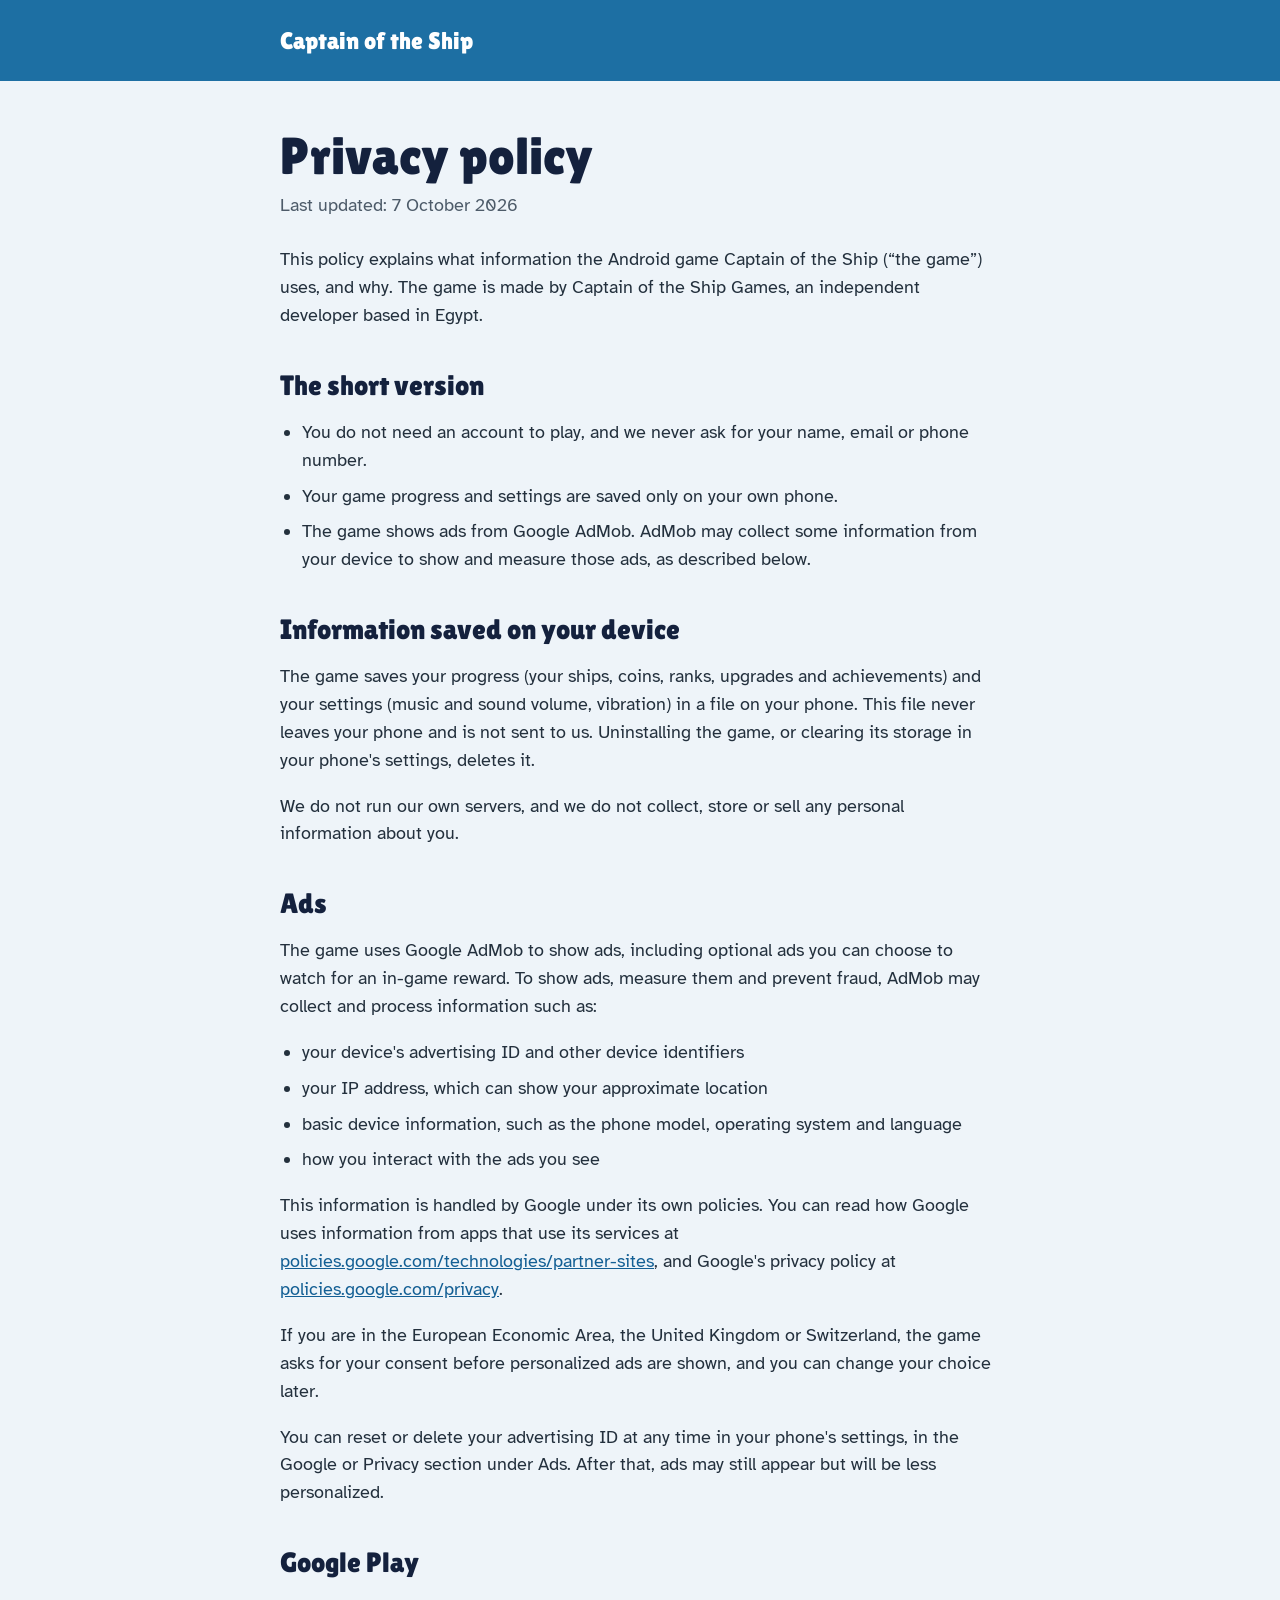
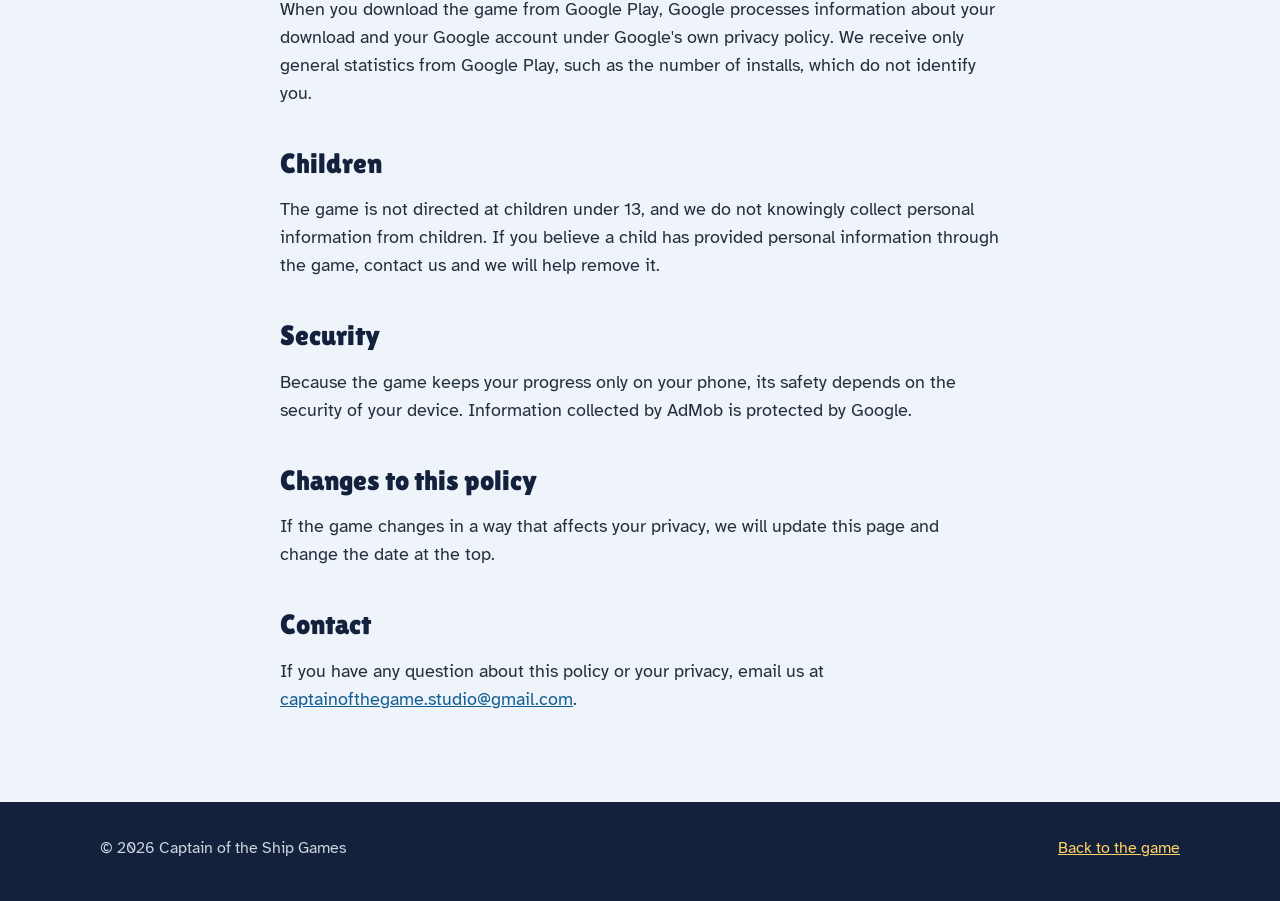
==== privacy.html @ 7cb575e6 "Add files via upload" ====
<!doctype html>
<html lang="en">
<head>
  <meta charset="utf-8">
  <meta name="viewport" content="width=device-width, initial-scale=1">
  <title>Privacy Policy – Captain of the Ship</title>
  <meta name="description" content="Privacy policy for the Android game Captain of the Ship.">
  <meta name="theme-color" content="#1d6fa3">
  <link rel="icon" href="icon.png">
  <link rel="preconnect" href="https://fonts.googleapis.com">
  <link rel="preconnect" href="https://fonts.gstatic.com" crossorigin>
  <link href="https://fonts.googleapis.com/css2?family=Atkinson+Hyperlegible:wght@400;700&family=Lilita+One&display=swap" rel="stylesheet">
  <link rel="stylesheet" href="style.css">
</head>
<body class="doc-page">
  <header class="doc-head">
    <div class="wrap"><a href="index.html">Captain of the Ship</a></div>
  </header>

  <main class="doc">
    <div class="wrap">
      <h1>Privacy policy</h1>
      <p class="updated">Last updated: 7 October 2026</p>

      <p>This policy explains what information the Android game Captain of the Ship (“the game”) uses, and why. The game is made by Captain of the Ship Games, an independent developer based in Egypt.</p>

      <h2>The short version</h2>
      <ul>
        <li>You do not need an account to play, and we never ask for your name, email or phone number.</li>
        <li>Your game progress and settings are saved only on your own phone.</li>
        <li>The game shows ads from Google AdMob. AdMob may collect some information from your device to show and measure those ads, as described below.</li>
      </ul>

      <h2>Information saved on your device</h2>
      <p>The game saves your progress (your ships, coins, ranks, upgrades and achievements) and your settings (music and sound volume, vibration) in a file on your phone. This file never leaves your phone and is not sent to us. Uninstalling the game, or clearing its storage in your phone's settings, deletes it.</p>
      <p>We do not run our own servers, and we do not collect, store or sell any personal information about you.</p>

      <h2>Ads</h2>
      <p>The game uses Google AdMob to show ads, including optional ads you can choose to watch for an in-game reward. To show ads, measure them and prevent fraud, AdMob may collect and process information such as:</p>
      <ul>
        <li>your device's advertising ID and other device identifiers</li>
        <li>your IP address, which can show your approximate location</li>
        <li>basic device information, such as the phone model, operating system and language</li>
        <li>how you interact with the ads you see</li>
      </ul>
      <p>This information is handled by Google under its own policies. You can read how Google uses information from apps that use its services at <a href="https://policies.google.com/technologies/partner-sites">policies.google.com/technologies/partner-sites</a>, and Google's privacy policy at <a href="https://policies.google.com/privacy">policies.google.com/privacy</a>.</p>
      <p>If you are in the European Economic Area, the United Kingdom or Switzerland, the game asks for your consent before personalized ads are shown, and you can change your choice later.</p>
      <p>You can reset or delete your advertising ID at any time in your phone's settings, in the Google or Privacy section under Ads. After that, ads may still appear but will be less personalized.</p>

      <h2>Google Play</h2>
      <p>When you download the game from Google Play, Google processes information about your download and your Google account under Google's own privacy policy. We receive only general statistics from Google Play, such as the number of installs, which do not identify you.</p>

      <h2>Children</h2>
      <p>The game is not directed at children under 13, and we do not knowingly collect personal information from children. If you believe a child has provided personal information through the game, contact us and we will help remove it.</p>

      <h2>Security</h2>
      <p>Because the game keeps your progress only on your phone, its safety depends on the security of your device. Information collected by AdMob is protected by Google.</p>

      <h2>Changes to this policy</h2>
      <p>If the game changes in a way that affects your privacy, we will update this page and change the date at the top.</p>

      <h2>Contact</h2>
      <p>If you have any question about this policy or your privacy, email us at <a href="mailto:captainofthegame.studio@gmail.com">captainofthegame.studio@gmail.com</a>.</p>
    </div>
  </main>

  <footer>
    <div class="wrap">
      <p>&copy; 2026 Captain of the Ship Games</p>
      <p><a href="index.html">Back to the game</a></p>
    </div>
  </footer>
</body>
</html>
---- style.css ----
/* Captain of the Ship: game website. Colors match the game. */
:root {
  --sea-top: #1d6fa3;
  --sea-deep: #0c3b5e;
  --navy: #14213d;
  --gold: #f6b33d;
  --gold-edge: #c27712;
  --gold-light: #ffd166;
  --foam: #eef4f9;
  --ink: #23303d;
  --ink-soft: #4d5b69;
  --badge: #1b5689;
  --display: "Lilita One", "Arial Rounded MT Bold", system-ui, sans-serif;
  --body: "Atkinson Hyperlegible", system-ui, -apple-system, "Segoe UI", sans-serif;
}

* { box-sizing: border-box; }

html { -webkit-text-size-adjust: 100%; }

body {
  margin: 0;
  font-family: var(--body);
  font-size: 18px;
  line-height: 1.55;
  color: var(--foam);
  background: var(--sea-deep);
}

img { display: block; max-width: 100%; }

a { color: var(--gold-light); }
a:focus-visible, .button:focus-visible, .fleet:focus-visible {
  outline: 3px solid var(--gold-light);
  outline-offset: 3px;
  border-radius: 6px;
}

.wrap { width: min(1080px, 100% - 32px); margin-inline: auto; }

/* Hero: the harbor ------------------------------------------------------- */

.hero {
  background: linear-gradient(180deg, var(--sea-top) 0%, #155b88 55%, var(--sea-deep) 100%);
  padding: 56px 0 0;
  text-align: center;
  overflow: hidden;
}

.hero h1 {
  font-family: var(--display);
  font-weight: 400;
  font-size: clamp(46px, 10vw, 104px);
  line-height: 0.95;
  letter-spacing: 0.01em;
  margin: 0;
  color: #fff;
  text-shadow: 0 5px 0 var(--gold-edge), 0 10px 26px rgba(0, 0, 0, 0.35);
}

.hero .pitch {
  font-size: clamp(19px, 2.4vw, 23px);
  max-width: 34ch;
  margin: 26px auto 30px;
}

.button {
  display: inline-block;
  font-family: var(--display);
  font-size: 24px;
  color: #3b2304;
  background: var(--gold);
  border-bottom: 6px solid var(--gold-edge);
  border-radius: 22px;
  padding: 14px 32px 10px;
  text-decoration: none;
}
.button[aria-disabled="true"] { cursor: default; }

/* The fleet line: every ship in the game, smallest to biggest, on the water. */
.fleet {
  margin-top: 46px;
  display: flex;
  align-items: flex-end;
  gap: 26px;
  overflow-x: auto;
  scroll-snap-type: x proximity;
  padding: 0 max(16px, calc((100vw - 1080px) / 2)) 0;
  scrollbar-width: none;
}
.fleet::-webkit-scrollbar { display: none; }

.ship {
  flex: none;
  scroll-snap-align: center;
  margin: 0;
  position: relative;
  padding-bottom: 64px;
}
.ship img {
  height: var(--h);
  width: auto;
  animation: bob 4.2s ease-in-out infinite;
  animation-delay: calc(var(--n) * -0.35s);
}
.ship figcaption {
  position: absolute;
  left: 0; right: 0; bottom: 14px;
  font-size: 14px;
  white-space: nowrap;
  color: rgba(238, 244, 249, 0.8);
}
.ship .level {
  position: absolute;
  right: -6px;
  bottom: 50px;
  width: 30px; height: 30px;
  border-radius: 50%;
  background: var(--badge);
  color: #fff;
  font: 16px/30px var(--display);
}

.waterline {
  height: 4px;
  margin-top: -54px;
  background: repeating-linear-gradient(90deg, rgba(255, 255, 255, 0.35) 0 22px, transparent 22px 34px);
}
.fleet-hint {
  font-size: 15px;
  color: rgba(238, 244, 249, 0.7);
  margin: 58px 0 0;
  padding-bottom: 40px;
}

@keyframes bob {
  0%, 100% { transform: translateY(0) rotate(-0.6deg); }
  50% { transform: translateY(-6px) rotate(0.6deg); }
}
@media (prefers-reduced-motion: reduce) {
  .ship img { animation: none; }
}

/* How it plays ------------------------------------------------------------ */

.play { padding: 72px 0 40px; }

h2 {
  font-family: var(--display);
  font-weight: 400;
  font-size: clamp(32px, 5vw, 46px);
  line-height: 1.1;
  margin: 0 0 30px;
  color: #fff;
}

.log { list-style: none; margin: 0; padding: 0; display: grid; gap: 34px; }
.log li { display: grid; grid-template-columns: 190px 1fr; gap: 26px; align-items: center; }
.log .art { display: flex; align-items: flex-end; justify-content: center; gap: 6px; min-height: 90px; }
.log .art img { width: auto; height: auto; max-height: 80px; max-width: 100%; min-width: 0; }
.log .art img.small { flex: 0 1 28%; }
.log .art img.big { flex: 0 1 38%; }
.log h3 { font-family: var(--display); font-weight: 400; font-size: 26px; line-height: 1.15; margin: 0 0 6px; color: var(--gold-light); }
.log p { margin: 0; max-width: 60ch; }

/* Made by a captain ------------------------------------------------------- */

.captain { padding: 40px 0 80px; }
.captain .wrap {
  display: grid;
  grid-template-columns: 120px 1fr;
  gap: 40px;
  align-items: center;
  border-top: 2px solid rgba(255, 255, 255, 0.14);
  padding-top: 60px;
}
.captain svg { width: 100%; height: auto; }
.captain p { margin: 0 0 14px; max-width: 60ch; }

/* Footer ------------------------------------------------------------------- */

footer {
  background: var(--navy);
  color: rgba(238, 244, 249, 0.85);
  font-size: 16px;
  padding: 34px 0 40px;
}
footer .wrap { display: flex; flex-wrap: wrap; gap: 14px 34px; justify-content: space-between; }
footer p { margin: 0; }

/* Privacy policy page ------------------------------------------------------- */

.doc-page { background: var(--foam); color: var(--ink); }
.doc-head { background: var(--sea-top); color: #fff; padding: 22px 0; }
.doc-head .wrap { max-width: 720px; }
.doc-head a { color: #fff; font-family: var(--display); font-size: 24px; text-decoration: none; }
.doc { padding: 46px 0 70px; }
.doc .wrap { max-width: 720px; }
.doc h1 { font-family: var(--display); font-weight: 400; font-size: clamp(36px, 6vw, 52px); line-height: 1.1; margin: 0 0 8px; color: var(--navy); }
.doc h2 { font-size: 28px; color: var(--navy); margin: 40px 0 10px; }
.doc p, .doc li { color: var(--ink); }
.doc .updated { color: var(--ink-soft); margin: 0 0 26px; }
.doc a { color: #135f94; }
.doc ul { padding-left: 22px; }
.doc li { margin-bottom: 8px; }

/* Small screens ------------------------------------------------------------ */

@media (max-width: 640px) {
  body { font-size: 17px; }
  .hero { padding-top: 40px; }
  .log li { grid-template-columns: 110px 1fr; gap: 16px; }
  .log .art img { max-height: 56px; }
  .captain .wrap { grid-template-columns: 1fr; gap: 24px; }
  .captain svg { width: 84px; }
}
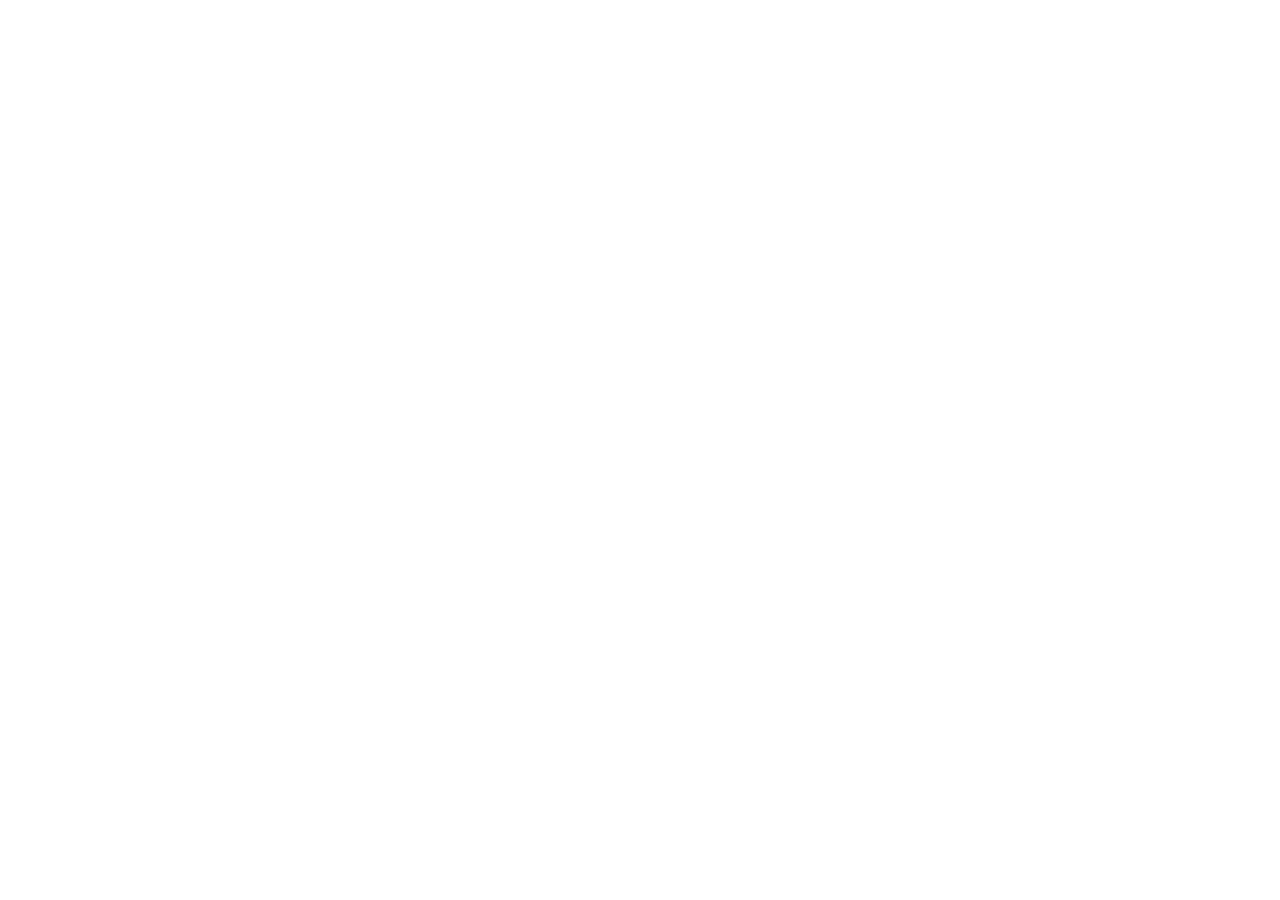
==== commit b7b3850d: "25 years line; privacy.html now redirects to bluewakelabs.com policy index.html: "Made by a real cap" ====
--- a/privacy.html
+++ b/privacy.html
@@ -4,71 +4,20 @@
   <meta charset="utf-8">
   <meta name="viewport" content="width=device-width, initial-scale=1">
   <title>Privacy Policy – Captain of the Ship</title>
-  <meta name="description" content="Privacy policy for the Android game Captain of the Ship.">
-  <meta name="theme-color" content="#1d6fa3">
+  <meta name="robots" content="noindex">
+  <link rel="canonical" href="https://bluewakelabs.com/captain-of-the-ship/privacy/">
+  <meta http-equiv="refresh" content="0; url=https://bluewakelabs.com/captain-of-the-ship/privacy/">
   <link rel="icon" href="icon.png">
-  <link rel="preconnect" href="https://fonts.googleapis.com">
-  <link rel="preconnect" href="https://fonts.gstatic.com" crossorigin>
-  <link href="https://fonts.googleapis.com/css2?family=Atkinson+Hyperlegible:wght@400;700&family=Lilita+One&display=swap" rel="stylesheet">
   <link rel="stylesheet" href="style.css">
 </head>
 <body class="doc-page">
-  <header class="doc-head">
-    <div class="wrap"><a href="index.html">Captain of the Ship</a></div>
-  </header>
-
   <main class="doc">
     <div class="wrap">
       <h1>Privacy policy</h1>
-      <p class="updated">Last updated: 7 October 2026</p>
-
-      <p>This policy explains what information the Android game Captain of the Ship (“the game”) uses, and why. The game is made by Captain of the Ship Games, an independent developer based in Egypt.</p>
-
-      <h2>The short version</h2>
-      <ul>
-        <li>You do not need an account to play, and we never ask for your name, email or phone number.</li>
-        <li>Your game progress and settings are saved only on your own phone.</li>
-        <li>The game shows ads from Google AdMob. AdMob may collect some information from your device to show and measure those ads, as described below.</li>
-      </ul>
-
-      <h2>Information saved on your device</h2>
-      <p>The game saves your progress (your ships, coins, ranks, upgrades and achievements) and your settings (music and sound volume, vibration) in a file on your phone. This file never leaves your phone and is not sent to us. Uninstalling the game, or clearing its storage in your phone's settings, deletes it.</p>
-      <p>We do not run our own servers, and we do not collect, store or sell any personal information about you.</p>
-
-      <h2>Ads</h2>
-      <p>The game uses Google AdMob to show ads, including optional ads you can choose to watch for an in-game reward. To show ads, measure them and prevent fraud, AdMob may collect and process information such as:</p>
-      <ul>
-        <li>your device's advertising ID and other device identifiers</li>
-        <li>your IP address, which can show your approximate location</li>
-        <li>basic device information, such as the phone model, operating system and language</li>
-        <li>how you interact with the ads you see</li>
-      </ul>
-      <p>This information is handled by Google under its own policies. You can read how Google uses information from apps that use its services at <a href="https://policies.google.com/technologies/partner-sites">policies.google.com/technologies/partner-sites</a>, and Google's privacy policy at <a href="https://policies.google.com/privacy">policies.google.com/privacy</a>.</p>
-      <p>If you are in the European Economic Area, the United Kingdom or Switzerland, the game asks for your consent before personalized ads are shown, and you can change your choice later.</p>
-      <p>You can reset or delete your advertising ID at any time in your phone's settings, in the Google or Privacy section under Ads. After that, ads may still appear but will be less personalized.</p>
-
-      <h2>Google Play</h2>
-      <p>When you download the game from Google Play, Google processes information about your download and your Google account under Google's own privacy policy. We receive only general statistics from Google Play, such as the number of installs, which do not identify you.</p>
-
-      <h2>Children</h2>
-      <p>The game is not directed at children under 13, and we do not knowingly collect personal information from children. If you believe a child has provided personal information through the game, contact us and we will help remove it.</p>
-
-      <h2>Security</h2>
-      <p>Because the game keeps your progress only on your phone, its safety depends on the security of your device. Information collected by AdMob is protected by Google.</p>
-
-      <h2>Changes to this policy</h2>
-      <p>If the game changes in a way that affects your privacy, we will update this page and change the date at the top.</p>
-
-      <h2>Contact</h2>
-      <p>If you have any question about this policy or your privacy, email us at <a href="mailto:captainofthegame.studio@gmail.com">captainofthegame.studio@gmail.com</a>.</p>
+      <p>The privacy policy of Captain of the Ship has moved to:</p>
+      <p><a href="https://bluewakelabs.com/captain-of-the-ship/privacy/">bluewakelabs.com/captain-of-the-ship/privacy</a></p>
     </div>
   </main>
-
-  <footer>
-    <div class="wrap">
-      <p>&copy; 2026 Captain of the Ship Games</p>
-      <p><a href="index.html">Back to the game</a></p>
-    </div>
-  </footer>
+  <script>location.replace("https://bluewakelabs.com/captain-of-the-ship/privacy/");</script>
 </body>
 </html>
--- a/style.css
+++ b/style.css
@@ -77,9 +77,11 @@
 }
 .button[aria-disabled="true"] { cursor: default; }
 
-/* The fleet line: every ship in the game, smallest to biggest, on the water. */
+/* The fleet line: every ship in the game, smallest to biggest, on the water.
+   Each ship is a button that shows its facts in the card under the fleet. */
+.fleet-wrap { position: relative; margin-top: 46px; }
+
 .fleet {
-  margin-top: 46px;
   display: flex;
   align-items: flex-end;
   gap: 26px;
@@ -93,9 +95,14 @@
 .ship {
   flex: none;
   scroll-snap-align: center;
+  position: relative;
   margin: 0;
-  position: relative;
-  padding-bottom: 64px;
+  padding: 0 0 64px;
+  border: 0;
+  background: none;
+  font: inherit;
+  color: inherit;
+  cursor: pointer;
 }
 .ship img {
   height: var(--h);
@@ -103,9 +110,9 @@
   animation: bob 4.2s ease-in-out infinite;
   animation-delay: calc(var(--n) * -0.35s);
 }
-.ship figcaption {
-  position: absolute;
-  left: 0; right: 0; bottom: 14px;
+.ship .name {
+  position: absolute;
+  left: -10px; right: -10px; bottom: 18px;
   font-size: 14px;
   white-space: nowrap;
   color: rgba(238, 244, 249, 0.8);
@@ -120,6 +127,41 @@
   color: #fff;
   font: 16px/30px var(--display);
 }
+.ship:hover .name { color: #fff; }
+.ship[aria-pressed="true"] .name { color: var(--gold-light); font-weight: 700; }
+.ship[aria-pressed="true"]::after {
+  content: "";
+  position: absolute;
+  left: 22%; right: 22%; bottom: 6px;
+  height: 4px;
+  border-radius: 2px;
+  background: var(--gold);
+}
+.ship:focus-visible { outline: 3px solid var(--gold-light); outline-offset: 4px; border-radius: 12px; }
+
+/* Arrows only where there is a mouse; phones swipe the fleet. */
+.fleet-arrow {
+  display: none;
+  position: absolute;
+  top: calc(50% - 60px);
+  z-index: 1;
+  width: 56px; height: 56px;
+  place-items: center;
+  border: 0;
+  border-bottom: 5px solid var(--gold-edge);
+  border-radius: 50%;
+  background: var(--gold);
+  color: #3b2304;
+  font: 40px/1 var(--display);
+  cursor: pointer;
+}
+.fleet-arrow.prev { left: 14px; }
+.fleet-arrow.next { right: 14px; }
+.fleet-arrow:disabled { opacity: 0; pointer-events: none; }
+.fleet-arrow:focus-visible { outline: 3px solid #fff; outline-offset: 3px; }
+@media (hover: hover) and (pointer: fine) {
+  .fleet-arrow { display: grid; }
+}
 
 .waterline {
   height: 4px;
@@ -129,9 +171,27 @@
 .fleet-hint {
   font-size: 15px;
   color: rgba(238, 244, 249, 0.7);
-  margin: 58px 0 0;
-  padding-bottom: 40px;
-}
+  margin: 58px 0 20px;
+}
+
+/* The ship card under the fleet, styled like the rank card in the game. */
+.ship-info {
+  display: grid;
+  grid-template-columns: 170px 1fr;
+  gap: 26px;
+  align-items: center;
+  max-width: 760px;
+  margin: 0 auto 56px;
+  padding: 22px 30px;
+  text-align: left;
+  background: var(--navy);
+  border: 3px solid rgba(255, 209, 102, 0.55);
+  border-radius: 26px;
+}
+.ship-info .info-image { max-height: 120px; width: auto; justify-self: center; }
+.ship-info .info-name { font-size: 32px; margin: 0; color: var(--gold-light); }
+.ship-info .info-level { font-size: 15px; margin: 2px 0 10px; color: rgba(238, 244, 249, 0.75); }
+.ship-info .info-fact { margin: 0; max-width: 60ch; }
 
 @keyframes bob {
   0%, 100% { transform: translateY(0) rotate(-0.6deg); }
@@ -213,4 +273,7 @@
   .log .art img { max-height: 56px; }
   .captain .wrap { grid-template-columns: 1fr; gap: 24px; }
   .captain svg { width: 84px; }
-}
+  .ship-info { grid-template-columns: 88px 1fr; gap: 16px; padding: 18px 18px; }
+  .ship-info .info-image { max-height: 70px; }
+  .ship-info .info-name { font-size: 26px; }
+}
